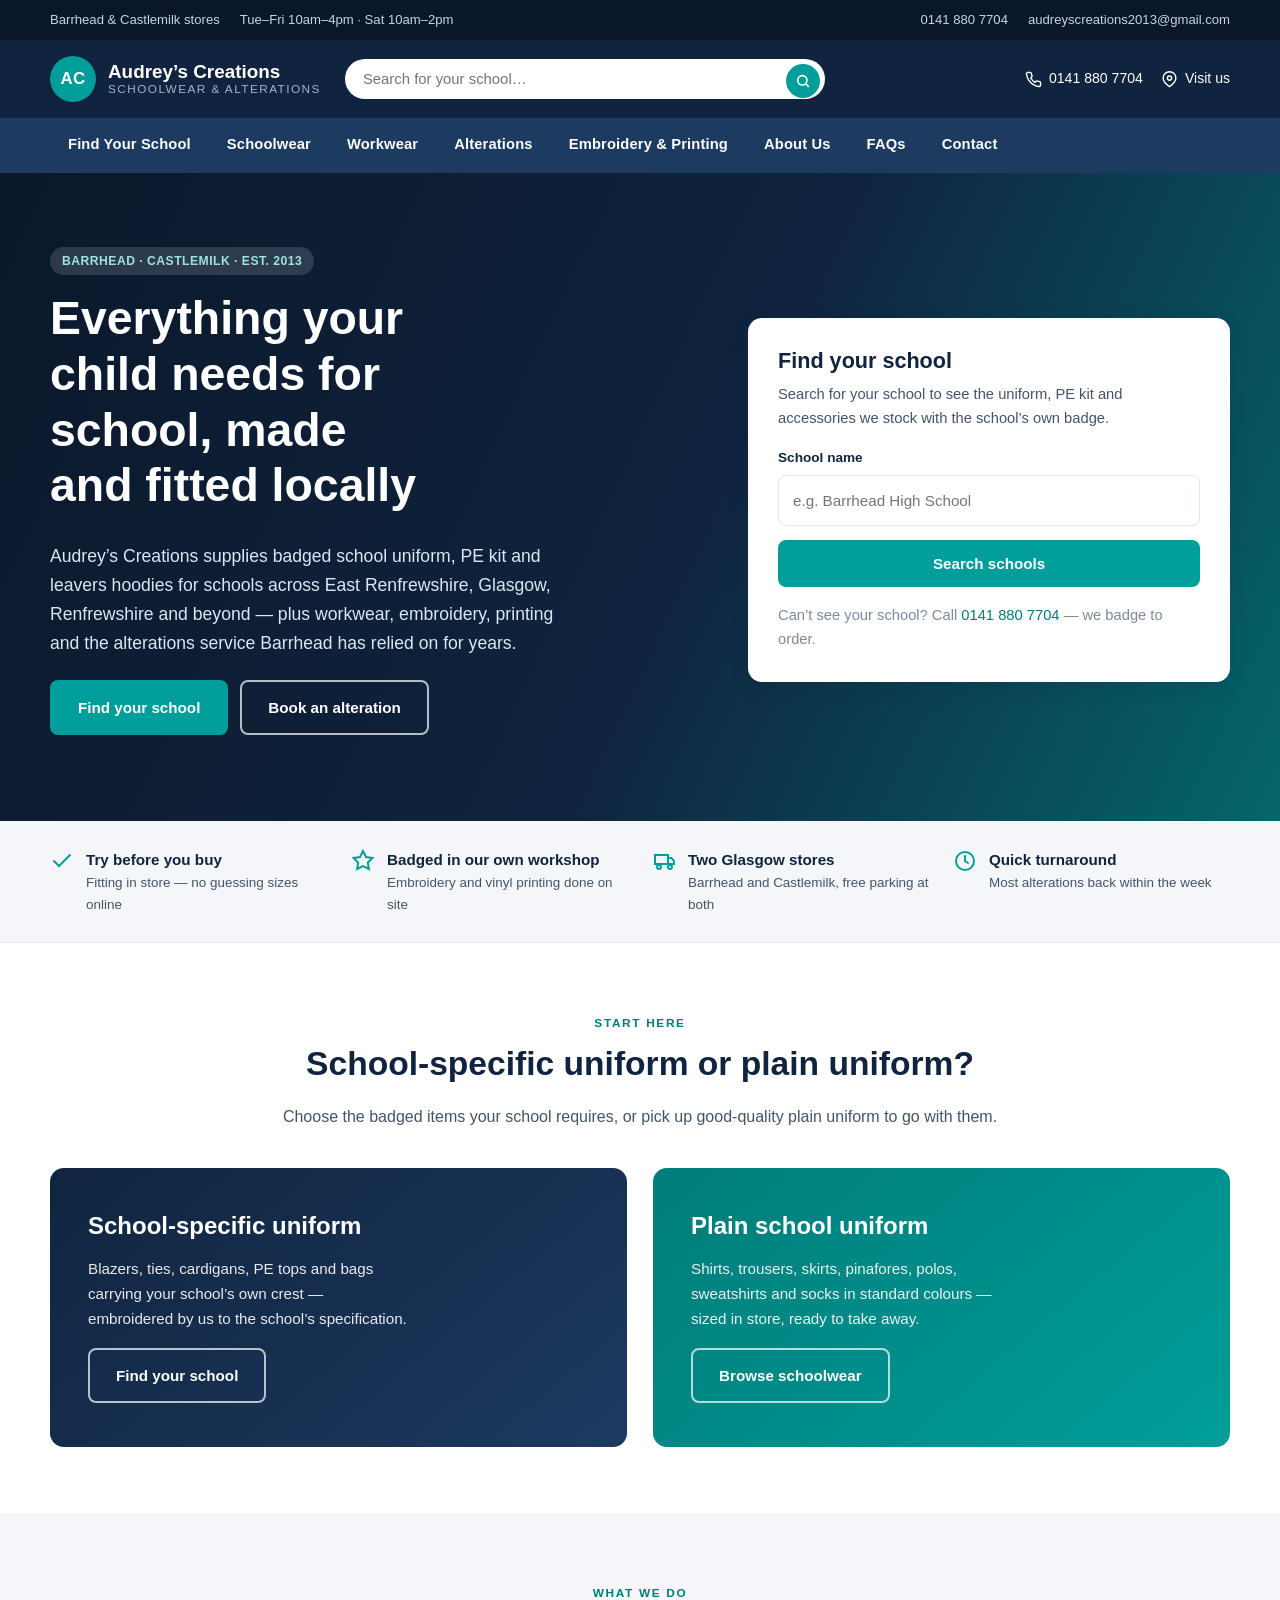
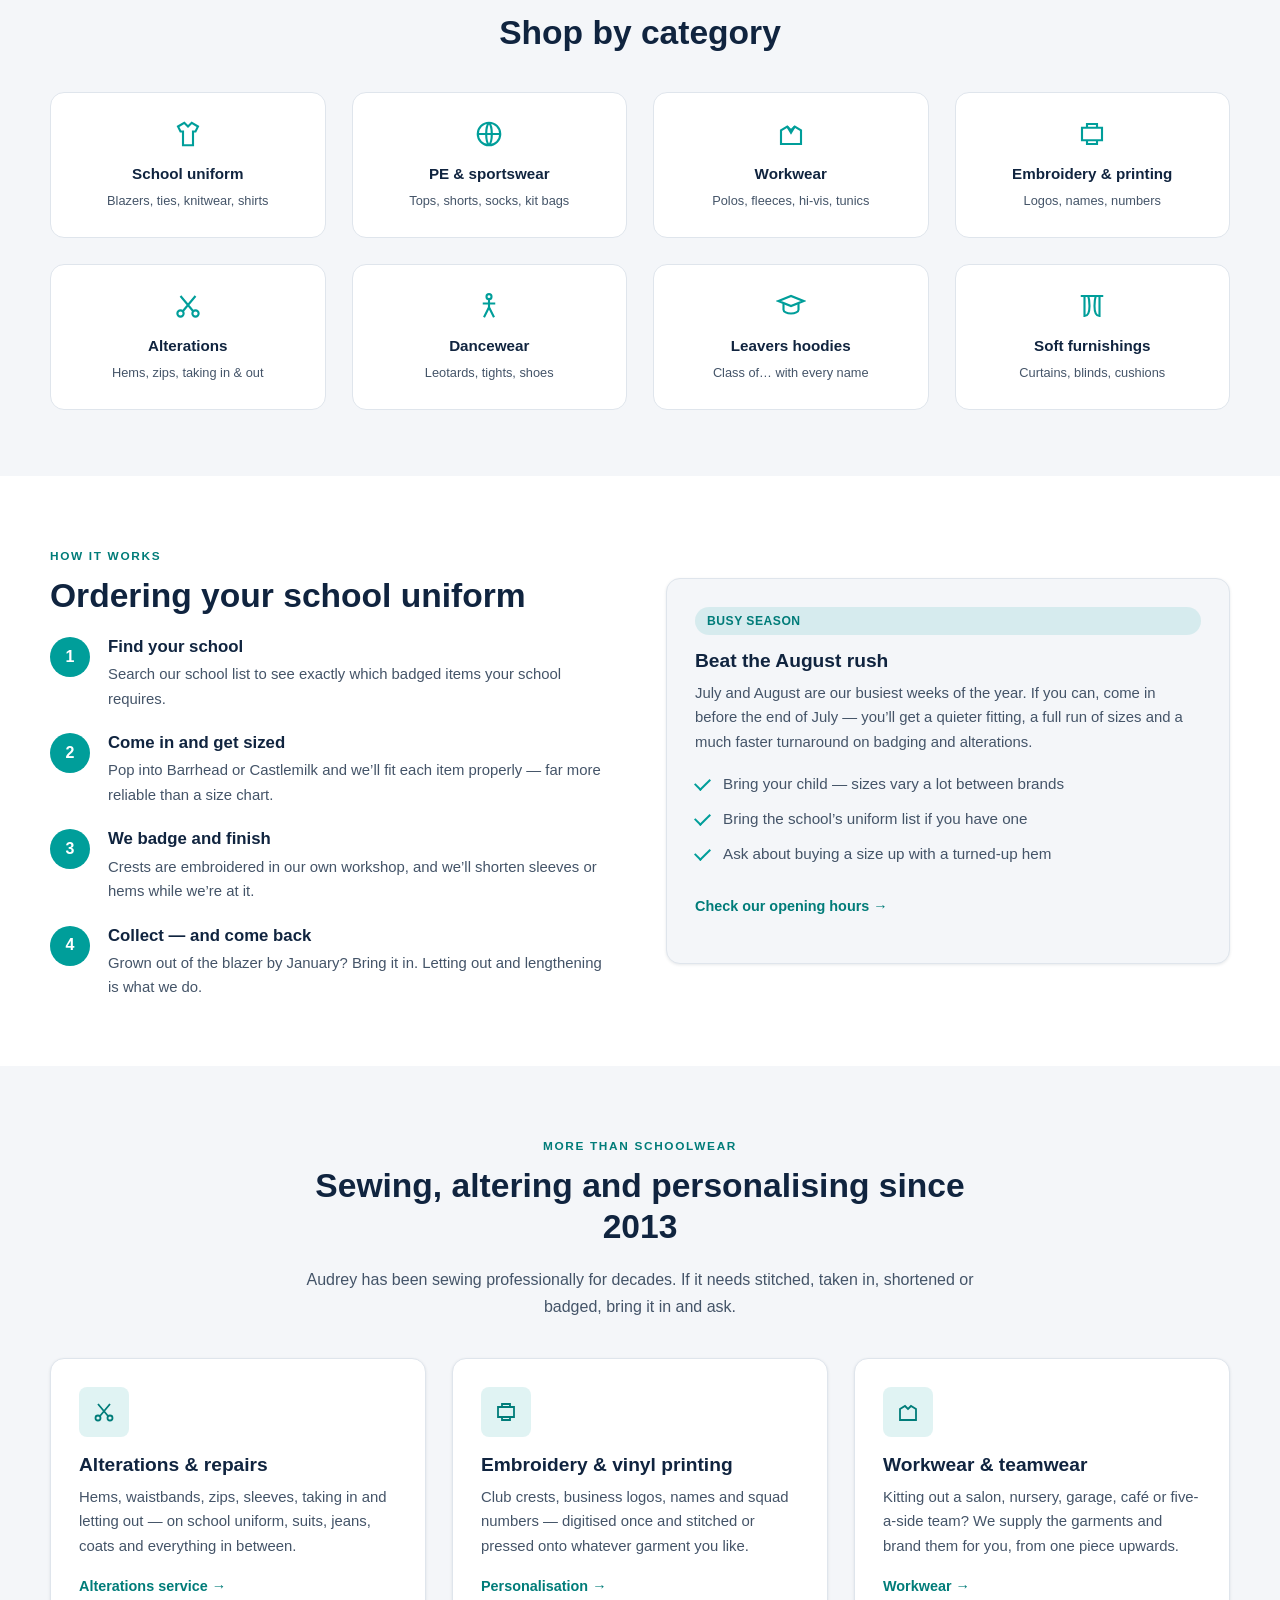
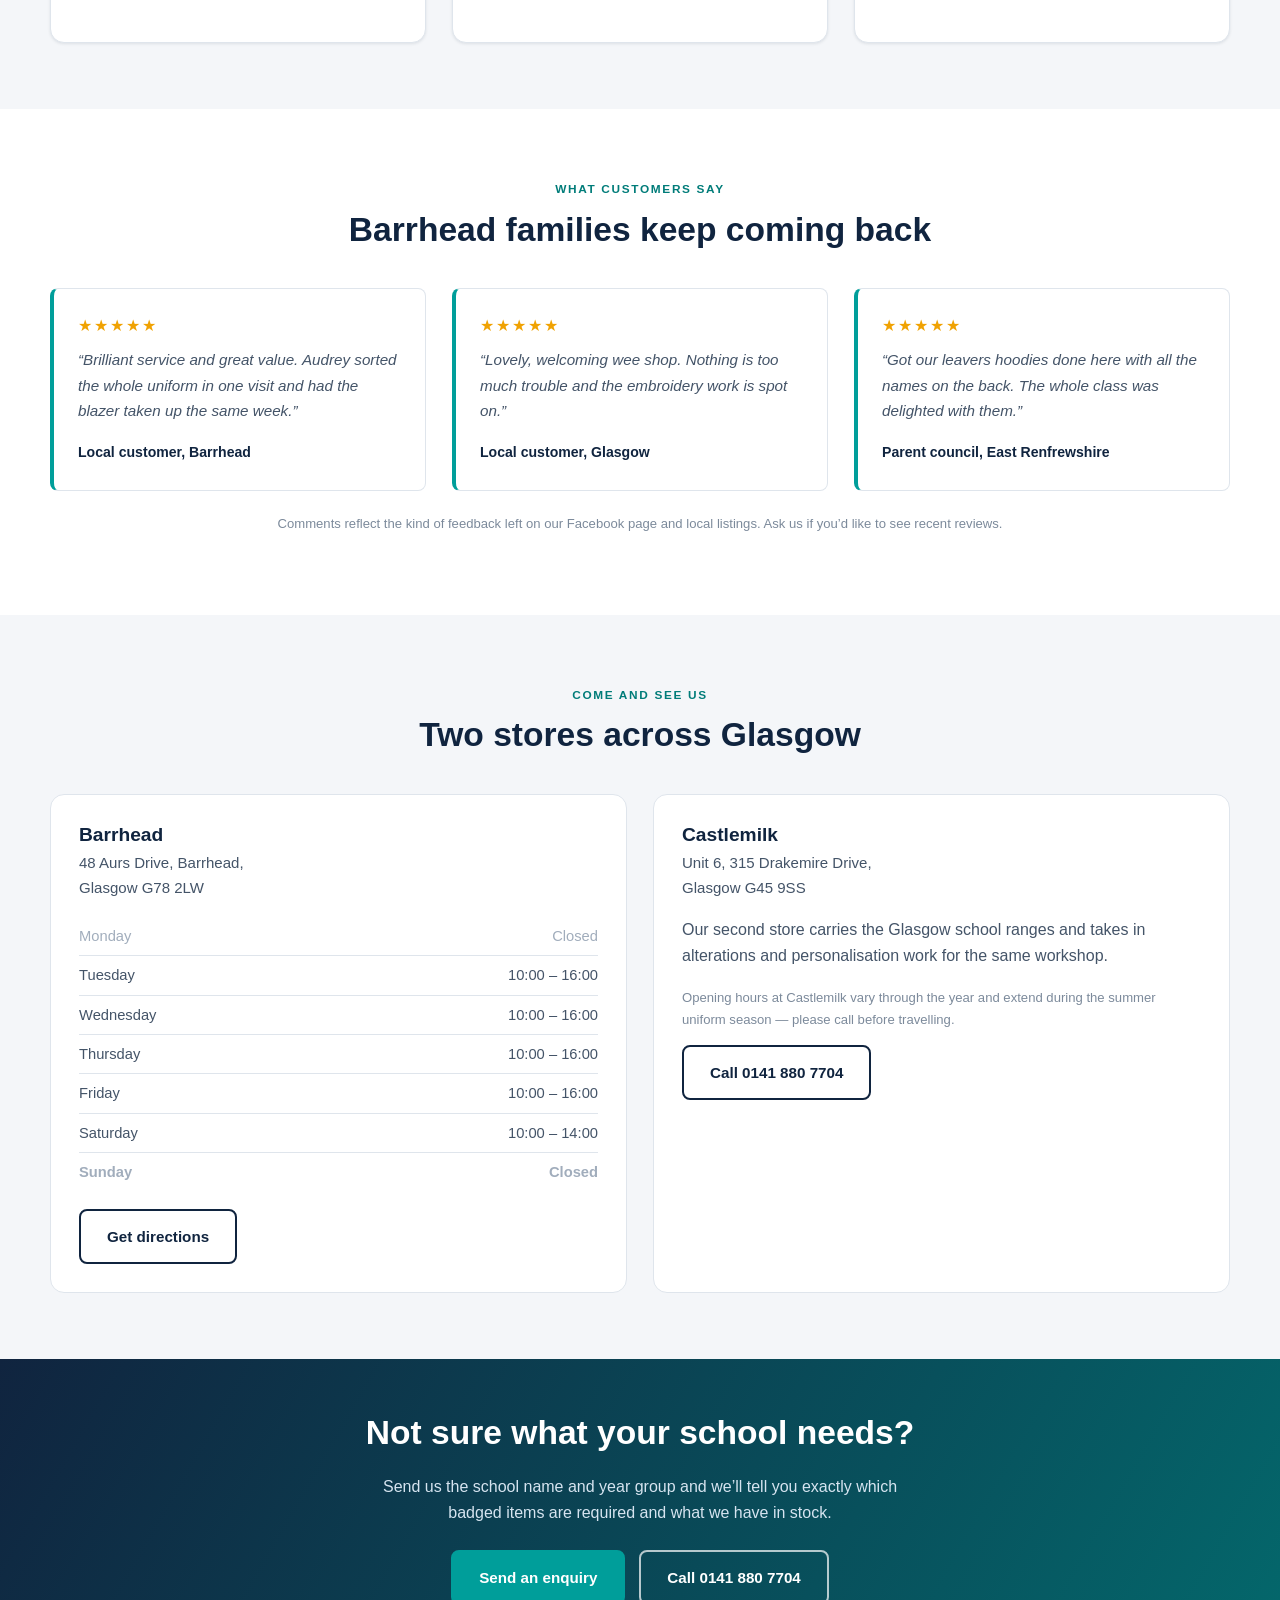
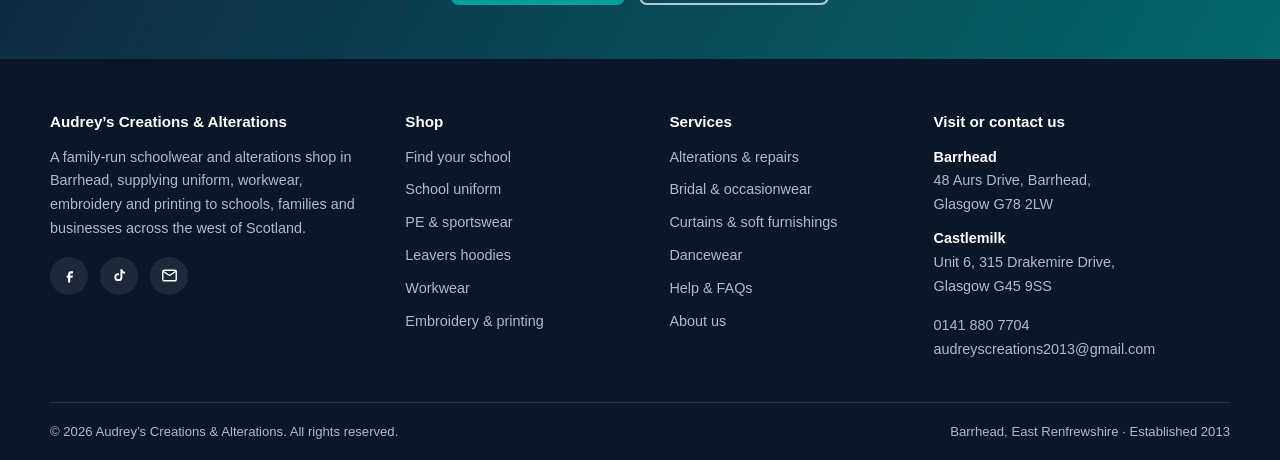
==== index.html @ e7a44d3f "Add Audrey's Creations schoolwear website Static site for Audrey's Creations & Alterations (A.C. Sch" ====
<!DOCTYPE html>
<html lang="en-GB">
<head>
<meta charset="utf-8">
<meta name="viewport" content="width=device-width, initial-scale=1">
<title>Audrey&rsquo;s Creations &amp; Alterations | Schoolwear, Workwear &amp; Alterations in Barrhead</title>
<meta name="description" content="Family-run schoolwear shop in Barrhead supplying school uniform, PE kit, workwear, embroidery, printing and expert alterations across East Renfrewshire, Glasgow and Renfrewshire.">
<meta name="theme-color" content="#10243f">
<meta property="og:title" content="Audrey&rsquo;s Creations &amp; Alterations | Schoolwear, Workwear &amp; Alterations in Barrhead">
<meta property="og:description" content="Family-run schoolwear shop in Barrhead supplying school uniform, PE kit, workwear, embroidery, printing and expert alterations across East Renfrewshire, Glasgow and Renfrewshire.">
<meta property="og:type" content="website">
<meta property="og:site_name" content="Audrey's Creations &amp; Alterations">
<link rel="icon" href="data:image/svg+xml,<svg xmlns='http://www.w3.org/2000/svg' viewBox='0 0 32 32'><rect width='32' height='32' rx='6' fill='%2310243f'/><text x='16' y='22' font-family='Arial' font-size='15' font-weight='bold' fill='%23009e9a' text-anchor='middle'>AC</text></svg>">
<link rel="stylesheet" href="assets/css/styles.css">
<script type="application/ld+json">
{
  "@context": "https://schema.org",
  "@type": "ClothingStore",
  "name": "Audrey's Creations & Alterations",
  "alternateName": "A.C. Schoolwear",
  "description": "Family-run schoolwear, workwear, embroidery and alterations shop in Barrhead, East Renfrewshire.",
  "telephone": "+441418807704",
  "email": "audreyscreations2013@gmail.com",
  "address": {
    "@type": "PostalAddress",
    "streetAddress": "48 Aurs Drive",
    "addressLocality": "Barrhead",
    "addressRegion": "East Renfrewshire",
    "postalCode": "G78 2LW",
    "addressCountry": "GB"
  },
  "areaServed": ["Barrhead", "East Renfrewshire", "Glasgow", "Renfrewshire"],
  "openingHoursSpecification": [
    { "@type": "OpeningHoursSpecification", "dayOfWeek": ["Tuesday","Wednesday","Thursday","Friday"], "opens": "10:00", "closes": "16:00" },
    { "@type": "OpeningHoursSpecification", "dayOfWeek": "Saturday", "opens": "10:00", "closes": "14:00" }
  ],
  "sameAs": [
    "https://www.facebook.com/Audscreations/",
    "https://www.tiktok.com/@acschoolwear"
  ],
  "makesOffer": [
    { "@type": "Offer", "itemOffered": { "@type": "Service", "name": "School uniform supply and badging" } },
    { "@type": "Offer", "itemOffered": { "@type": "Service", "name": "Clothing alterations and repairs" } },
    { "@type": "Offer", "itemOffered": { "@type": "Service", "name": "Embroidery and vinyl printing" } },
    { "@type": "Offer", "itemOffered": { "@type": "Service", "name": "Branded workwear" } }
  ]
}
</script>
</head>
<body>
<a class="skip-link" href="#main">Skip to main content</a>
<div class="utility">
  <div class="wrap">
    <div class="utility-list">
      <span>Barrhead &amp; Castlemilk stores</span>
      <span>Tue&ndash;Fri 10am&ndash;4pm &middot; Sat 10am&ndash;2pm</span>
    </div>
    <div class="utility-list">
      <a href="tel:+441418807704">0141 880 7704</a>
      <a href="mailto:audreyscreations2013@gmail.com">audreyscreations2013@gmail.com</a>
    </div>
  </div>
</div>

<header class="site-header">
  <div class="wrap header-main">
    <a class="brand" href="index.html">
      <span class="brand-mark" aria-hidden="true">AC</span>
      <span class="brand-text">
        <span class="brand-name">Audrey&rsquo;s Creations</span>
        <span class="brand-sub">Schoolwear &amp; Alterations</span>
      </span>
    </a>

    <form class="header-search" role="search" data-finder="schools.html" action="schools.html">
      <label class="skip-link" for="header-school">Search for your school</label>
      <input id="header-school" name="school" type="search" placeholder="Search for your school&hellip;" autocomplete="off">
      <button type="submit" aria-label="Search schools">
        <svg width="16" height="16" viewBox="0 0 24 24" fill="none" stroke="currentColor" stroke-width="2.4" stroke-linecap="round"><circle cx="11" cy="11" r="7"/><path d="M20 20l-3.5-3.5"/></svg>
      </button>
    </form>

    <div class="header-actions">
      <a href="tel:+441418807704">
        <svg width="17" height="17" viewBox="0 0 24 24" fill="none" stroke="currentColor" stroke-width="2" stroke-linecap="round"><path d="M22 16.9v3a2 2 0 0 1-2.2 2 19.8 19.8 0 0 1-8.6-3.1 19.5 19.5 0 0 1-6-6A19.8 19.8 0 0 1 2.1 4.2 2 2 0 0 1 4.1 2h3a2 2 0 0 1 2 1.7c.1 1 .4 1.9.7 2.8a2 2 0 0 1-.5 2.1L8.1 9.9a16 16 0 0 0 6 6l1.3-1.2a2 2 0 0 1 2.1-.5c.9.3 1.8.6 2.8.7a2 2 0 0 1 1.7 2z"/></svg>
        <span class="label">0141 880 7704</span>
      </a>
      <a href="contact.html">
        <svg width="17" height="17" viewBox="0 0 24 24" fill="none" stroke="currentColor" stroke-width="2" stroke-linecap="round"><path d="M21 10c0 6-9 12-9 12S3 16 3 10a9 9 0 0 1 18 0z"/><circle cx="12" cy="10" r="3"/></svg>
        <span class="label">Visit us</span>
      </a>
      <button class="nav-toggle" type="button" aria-expanded="false" aria-controls="primary-nav">Menu</button>
    </div>
  </div>

  <nav class="site-nav" id="primary-nav" aria-label="Primary">
    <div class="wrap">
      <ul>
        <li><a href="schools.html">Find Your School</a></li>
        <li><a href="schoolwear.html">Schoolwear</a></li>
        <li><a href="workwear.html">Workwear</a></li>
        <li><a href="alterations.html">Alterations</a></li>
        <li><a href="embroidery-printing.html">Embroidery & Printing</a></li>
        <li><a href="about.html">About Us</a></li>
        <li><a href="faqs.html">FAQs</a></li>
        <li><a href="contact.html">Contact</a></li>
      </ul>
    </div>
  </nav>
</header>
<main id="main">

<section class="hero">
  <div class="wrap hero-grid">
    <div>
      <span class="badge" style="background:rgba(255,255,255,.14);color:#9fe3e1">Barrhead &middot; Castlemilk &middot; Est. 2013</span>
      <h1 style="margin-top:16px">Everything your child needs for school, made and fitted locally</h1>
      <p class="lede">Audrey&rsquo;s Creations supplies badged school uniform, PE kit and leavers hoodies for schools across East Renfrewshire, Glasgow, Renfrewshire and beyond &mdash; plus workwear, embroidery, printing and the alterations service Barrhead has relied on for years.</p>
      <p class="btn-row" style="margin-top:22px">
        <a class="btn btn-primary" href="schools.html">Find your school</a>
        <a class="btn btn-ghost" href="alterations.html">Book an alteration</a>
      </p>
    </div>

    <div class="finder-card">
      <h2>Find your school</h2>
      <p>Search for your school to see the uniform, PE kit and accessories we stock with the school&rsquo;s own badge.</p>
      <form data-finder="schools.html" action="schools.html">
        <label for="hero-school">School name</label>
        <input class="field" id="hero-school" name="school" type="search" placeholder="e.g. Barrhead High School" autocomplete="off">
        <button class="btn btn-primary" type="submit" style="width:100%;margin-top:14px">Search schools</button>
      </form>
      <p class="form-note" style="margin:16px 0 0">Can&rsquo;t see your school? Call <a href="tel:+441418807704">0141 880 7704</a> &mdash; we badge to order.</p>
    </div>
  </div>
</section>

<section class="usp">
  <div class="wrap usp-grid">
    <div class="usp-item">
      <span class="ico" aria-hidden="true"><svg width="24" height="24" viewBox="0 0 24 24" fill="none" stroke="currentColor" stroke-width="2" stroke-linecap="round"><path d="M20 6L9 17l-5-5"/></svg></span>
      <span><strong>Try before you buy</strong><span>Fitting in store &mdash; no guessing sizes online</span></span>
    </div>
    <div class="usp-item">
      <span class="ico" aria-hidden="true"><svg width="24" height="24" viewBox="0 0 24 24" fill="none" stroke="currentColor" stroke-width="2" stroke-linecap="round"><path d="M12 2l3 6 6.5 1-4.7 4.6 1.1 6.4L12 17l-5.9 3 1.1-6.4L2.5 9 9 8z"/></svg></span>
      <span><strong>Badged in our own workshop</strong><span>Embroidery and vinyl printing done on site</span></span>
    </div>
    <div class="usp-item">
      <span class="ico" aria-hidden="true"><svg width="24" height="24" viewBox="0 0 24 24" fill="none" stroke="currentColor" stroke-width="2" stroke-linecap="round"><path d="M3 6h13v9H3z"/><path d="M16 9h3.5L22 12v3h-6z"/><circle cx="7" cy="18" r="2"/><circle cx="18" cy="18" r="2"/></svg></span>
      <span><strong>Two Glasgow stores</strong><span>Barrhead and Castlemilk, free parking at both</span></span>
    </div>
    <div class="usp-item">
      <span class="ico" aria-hidden="true"><svg width="24" height="24" viewBox="0 0 24 24" fill="none" stroke="currentColor" stroke-width="2" stroke-linecap="round"><circle cx="12" cy="12" r="9"/><path d="M12 7v5l3 2"/></svg></span>
      <span><strong>Quick turnaround</strong><span>Most alterations back within the week</span></span>
    </div>
  </div>
</section>

<section class="section">
  <div class="wrap">
    <div class="section-head center">
      <span class="eyebrow">Start here</span>
      <h2>School-specific uniform or plain uniform?</h2>
      <p>Choose the badged items your school requires, or pick up good-quality plain uniform to go with them.</p>
    </div>
    <div class="grid grid-2">
      <div class="split-card navy">
        <h3>School-specific uniform</h3>
        <p>Blazers, ties, cardigans, PE tops and bags carrying your school&rsquo;s own crest &mdash; embroidered by us to the school&rsquo;s specification.</p>
        <p style="margin:0"><a class="btn btn-ghost" href="schools.html">Find your school</a></p>
      </div>
      <div class="split-card teal">
        <h3>Plain school uniform</h3>
        <p>Shirts, trousers, skirts, pinafores, polos, sweatshirts and socks in standard colours &mdash; sized in store, ready to take away.</p>
        <p style="margin:0"><a class="btn btn-ghost" href="schoolwear.html">Browse schoolwear</a></p>
      </div>
    </div>
  </div>
</section>

<section class="section section-alt">
  <div class="wrap">
    <div class="section-head center">
      <span class="eyebrow">What we do</span>
      <h2>Shop by category</h2>
    </div>
    <div class="grid grid-4">
      <a class="tile" href="schoolwear.html">
        <span class="tile-ico" aria-hidden="true"><svg width="30" height="30" viewBox="0 0 24 24" fill="none" stroke="currentColor" stroke-width="1.7"><path d="M9 3l3 3 3-3 5 3-2 4h-2v11H8V10H6L4 6z"/></svg></span>
        School uniform<small>Blazers, ties, knitwear, shirts</small>
      </a>
      <a class="tile" href="schoolwear.html#pe">
        <span class="tile-ico" aria-hidden="true"><svg width="30" height="30" viewBox="0 0 24 24" fill="none" stroke="currentColor" stroke-width="1.7"><circle cx="12" cy="12" r="9"/><path d="M3 12h18M12 3c3 3 3 15 0 18M12 3c-3 3-3 15 0 18"/></svg></span>
        PE &amp; sportswear<small>Tops, shorts, socks, kit bags</small>
      </a>
      <a class="tile" href="workwear.html">
        <span class="tile-ico" aria-hidden="true"><svg width="30" height="30" viewBox="0 0 24 24" fill="none" stroke="currentColor" stroke-width="1.7"><path d="M4 20V9l5-3 3 3 3-3 5 3v11z"/><path d="M9 6l3 5 3-5"/></svg></span>
        Workwear<small>Polos, fleeces, hi-vis, tunics</small>
      </a>
      <a class="tile" href="embroidery-printing.html">
        <span class="tile-ico" aria-hidden="true"><svg width="30" height="30" viewBox="0 0 24 24" fill="none" stroke="currentColor" stroke-width="1.7"><path d="M4 7h16v10H4z"/><path d="M8 7V4h8v3M8 17v3h8v-3"/></svg></span>
        Embroidery &amp; printing<small>Logos, names, numbers</small>
      </a>
      <a class="tile" href="alterations.html">
        <span class="tile-ico" aria-hidden="true"><svg width="30" height="30" viewBox="0 0 24 24" fill="none" stroke="currentColor" stroke-width="1.7"><circle cx="6" cy="18" r="2.5"/><circle cx="18" cy="18" r="2.5"/><path d="M8 16L18 4M16 16L6 4"/></svg></span>
        Alterations<small>Hems, zips, taking in &amp; out</small>
      </a>
      <a class="tile" href="schoolwear.html#dancewear">
        <span class="tile-ico" aria-hidden="true"><svg width="30" height="30" viewBox="0 0 24 24" fill="none" stroke="currentColor" stroke-width="1.7"><circle cx="12" cy="4.5" r="2"/><path d="M12 7v6m0 0l-4 8m4-8l4 8M7 10h10"/></svg></span>
        Dancewear<small>Leotards, tights, shoes</small>
      </a>
      <a class="tile" href="schoolwear.html#leavers">
        <span class="tile-ico" aria-hidden="true"><svg width="30" height="30" viewBox="0 0 24 24" fill="none" stroke="currentColor" stroke-width="1.7"><path d="M2 8l10-4 10 4-10 4z"/><path d="M6 10v5c0 1.7 2.7 3 6 3s6-1.3 6-3v-5"/></svg></span>
        Leavers hoodies<small>Class of&hellip; with every name</small>
      </a>
      <a class="tile" href="alterations.html#curtains">
        <span class="tile-ico" aria-hidden="true"><svg width="30" height="30" viewBox="0 0 24 24" fill="none" stroke="currentColor" stroke-width="1.7"><path d="M3 4h18M6 4v16c3 0 4-3 4-8s-1-8-1-8M18 4v16c-3 0-4-3-4-8s1-8 1-8"/></svg></span>
        Soft furnishings<small>Curtains, blinds, cushions</small>
      </a>
    </div>
  </div>
</section>

<section class="section">
  <div class="wrap">
    <div class="grid grid-2" style="gap:52px;align-items:center">
      <div>
        <span class="eyebrow">How it works</span>
        <h2>Ordering your school uniform</h2>
        <div class="steps">
          <div class="step">
            <div><h3>Find your school</h3><p>Search our school list to see exactly which badged items your school requires.</p></div>
          </div>
          <div class="step">
            <div><h3>Come in and get sized</h3><p>Pop into Barrhead or Castlemilk and we&rsquo;ll fit each item properly &mdash; far more reliable than a size chart.</p></div>
          </div>
          <div class="step">
            <div><h3>We badge and finish</h3><p>Crests are embroidered in our own workshop, and we&rsquo;ll shorten sleeves or hems while we&rsquo;re at it.</p></div>
          </div>
          <div class="step">
            <div><h3>Collect &mdash; and come back</h3><p>Grown out of the blazer by January? Bring it in. Letting out and lengthening is what we do.</p></div>
          </div>
        </div>
      </div>
      <div>
        <div class="card" style="background:var(--wash)">
          <span class="badge">Busy season</span>
          <h3 style="margin-top:14px">Beat the August rush</h3>
          <p>July and August are our busiest weeks of the year. If you can, come in before the end of July &mdash; you&rsquo;ll get a quieter fitting, a full run of sizes and a much faster turnaround on badging and alterations.</p>
          <ul class="list-check">
            <li>Bring your child &mdash; sizes vary a lot between brands</li>
            <li>Bring the school&rsquo;s uniform list if you have one</li>
            <li>Ask about buying a size up with a turned-up hem</li>
          </ul>
          <p class="card-link"><a href="contact.html">Check our opening hours &rarr;</a></p>
        </div>
      </div>
    </div>
  </div>
</section>

<section class="section section-alt">
  <div class="wrap">
    <div class="section-head center">
      <span class="eyebrow">More than schoolwear</span>
      <h2>Sewing, altering and personalising since 2013</h2>
      <p>Audrey has been sewing professionally for decades. If it needs stitched, taken in, shortened or badged, bring it in and ask.</p>
    </div>
    <div class="grid grid-3">
      <div class="card">
        <span class="card-icon" aria-hidden="true"><svg width="24" height="24" viewBox="0 0 24 24" fill="none" stroke="currentColor" stroke-width="1.8"><circle cx="6" cy="18" r="2.5"/><circle cx="18" cy="18" r="2.5"/><path d="M8 16L18 4M16 16L6 4"/></svg></span>
        <h3>Alterations &amp; repairs</h3>
        <p>Hems, waistbands, zips, sleeves, taking in and letting out &mdash; on school uniform, suits, jeans, coats and everything in between.</p>
        <p class="card-link"><a href="alterations.html">Alterations service &rarr;</a></p>
      </div>
      <div class="card">
        <span class="card-icon" aria-hidden="true"><svg width="24" height="24" viewBox="0 0 24 24" fill="none" stroke="currentColor" stroke-width="1.8"><path d="M4 7h16v10H4z"/><path d="M8 7V4h8v3M8 17v3h8v-3"/></svg></span>
        <h3>Embroidery &amp; vinyl printing</h3>
        <p>Club crests, business logos, names and squad numbers &mdash; digitised once and stitched or pressed onto whatever garment you like.</p>
        <p class="card-link"><a href="embroidery-printing.html">Personalisation &rarr;</a></p>
      </div>
      <div class="card">
        <span class="card-icon" aria-hidden="true"><svg width="24" height="24" viewBox="0 0 24 24" fill="none" stroke="currentColor" stroke-width="1.8"><path d="M4 20V9l5-3 3 3 3-3 5 3v11z"/></svg></span>
        <h3>Workwear &amp; teamwear</h3>
        <p>Kitting out a salon, nursery, garage, café or five-a-side team? We supply the garments and brand them for you, from one piece upwards.</p>
        <p class="card-link"><a href="workwear.html">Workwear &rarr;</a></p>
      </div>
    </div>
  </div>
</section>

<section class="section">
  <div class="wrap">
    <div class="section-head center">
      <span class="eyebrow">What customers say</span>
      <h2>Barrhead families keep coming back</h2>
    </div>
    <div class="grid grid-3">
      <div class="quote">
        <div class="stars" aria-label="5 out of 5 stars">&#9733;&#9733;&#9733;&#9733;&#9733;</div>
        <p>&ldquo;Brilliant service and great value. Audrey sorted the whole uniform in one visit and had the blazer taken up the same week.&rdquo;</p>
        <cite>Local customer, Barrhead</cite>
      </div>
      <div class="quote">
        <div class="stars" aria-label="5 out of 5 stars">&#9733;&#9733;&#9733;&#9733;&#9733;</div>
        <p>&ldquo;Lovely, welcoming wee shop. Nothing is too much trouble and the embroidery work is spot on.&rdquo;</p>
        <cite>Local customer, Glasgow</cite>
      </div>
      <div class="quote">
        <div class="stars" aria-label="5 out of 5 stars">&#9733;&#9733;&#9733;&#9733;&#9733;</div>
        <p>&ldquo;Got our leavers hoodies done here with all the names on the back. The whole class was delighted with them.&rdquo;</p>
        <cite>Parent council, East Renfrewshire</cite>
      </div>
    </div>
    <p class="center form-note" style="margin-top:22px">Comments reflect the kind of feedback left on our Facebook page and local listings. Ask us if you&rsquo;d like to see recent reviews.</p>
  </div>
</section>

<section class="section section-alt">
  <div class="wrap">
    <div class="section-head center">
      <span class="eyebrow">Come and see us</span>
      <h2>Two stores across Glasgow</h2>
    </div>
    <div class="grid grid-2">
      <div class="store-card">
        <h3>Barrhead</h3>
        <address class="addr">48 Aurs Drive, Barrhead,<br>Glasgow G78 2LW</address>
        <ul class="hours">
          <li data-day="1"><span class="closed">Monday</span><span class="closed">Closed</span></li>
          <li data-day="2"><span>Tuesday</span><span>10:00 &ndash; 16:00</span></li>
          <li data-day="3"><span>Wednesday</span><span>10:00 &ndash; 16:00</span></li>
          <li data-day="4"><span>Thursday</span><span>10:00 &ndash; 16:00</span></li>
          <li data-day="5"><span>Friday</span><span>10:00 &ndash; 16:00</span></li>
          <li data-day="6"><span>Saturday</span><span>10:00 &ndash; 14:00</span></li>
          <li data-day="0"><span class="closed">Sunday</span><span class="closed">Closed</span></li>
        </ul>
        <a class="btn btn-outline" href="https://maps.google.com/?q=48+Aurs+Drive+Barrhead+G78+2LW" rel="noopener">Get directions</a>
      </div>
      <div class="store-card">
        <h3>Castlemilk</h3>
        <address class="addr">Unit 6, 315 Drakemire Drive,<br>Glasgow G45 9SS</address>
        <p>Our second store carries the Glasgow school ranges and takes in alterations and personalisation work for the same workshop.</p>
        <p class="form-note">Opening hours at Castlemilk vary through the year and extend during the summer uniform season &mdash; please call before travelling.</p>
        <a class="btn btn-outline" href="tel:+441418807704">Call 0141 880 7704</a>
      </div>
    </div>
  </div>
</section>

<section class="cta-band">
  <div class="wrap">
    <h2>Not sure what your school needs?</h2>
    <p>Send us the school name and year group and we&rsquo;ll tell you exactly which badged items are required and what we have in stock.</p>
    <div class="cta-actions">
      <a class="btn btn-primary" href="contact.html">Send an enquiry</a>
      <a class="btn btn-ghost" href="tel:+441418807704">Call 0141 880 7704</a>
    </div>
  </div>
</section>
</main>

<footer class="site-footer">
  <div class="wrap">
    <div class="footer-grid">
      <div>
        <h4>Audrey&rsquo;s Creations &amp; Alterations</h4>
        <p>A family-run schoolwear and alterations shop in Barrhead, supplying uniform, workwear, embroidery and printing to schools, families and businesses across the west of Scotland.</p>
        <div class="social">
          <a href="https://www.facebook.com/Audscreations/" aria-label="Audrey's Creations on Facebook" rel="noopener">
            <svg width="17" height="17" viewBox="0 0 24 24" fill="currentColor"><path d="M14 9h3V6h-3c-2.2 0-4 1.8-4 4v2H8v3h2v7h3v-7h3l1-3h-4v-2c0-.6.4-1 1-1z"/></svg>
          </a>
          <a href="https://www.tiktok.com/@acschoolwear" aria-label="A.C. Schoolwear on TikTok" rel="noopener">
            <svg width="17" height="17" viewBox="0 0 24 24" fill="currentColor"><path d="M16 3c.4 2.1 1.7 3.6 3.9 3.8v2.7c-1.4.1-2.7-.3-3.9-1.1v5.9a5.6 5.6 0 1 1-5.6-5.6c.3 0 .6 0 .9.1v2.8a2.9 2.9 0 1 0 2 2.7V3H16z"/></svg>
          </a>
          <a href="mailto:audreyscreations2013@gmail.com" aria-label="Email Audrey's Creations">
            <svg width="17" height="17" viewBox="0 0 24 24" fill="none" stroke="currentColor" stroke-width="2"><rect x="2.5" y="4.5" width="19" height="15" rx="2"/><path d="M3 6l9 6 9-6"/></svg>
          </a>
        </div>
      </div>

      <div>
        <h4>Shop</h4>
        <ul>
          <li><a href="schools.html">Find your school</a></li>
          <li><a href="schoolwear.html">School uniform</a></li>
          <li><a href="schoolwear.html#pe">PE &amp; sportswear</a></li>
          <li><a href="schoolwear.html#leavers">Leavers hoodies</a></li>
          <li><a href="workwear.html">Workwear</a></li>
          <li><a href="embroidery-printing.html">Embroidery &amp; printing</a></li>
        </ul>
      </div>

      <div>
        <h4>Services</h4>
        <ul>
          <li><a href="alterations.html">Alterations &amp; repairs</a></li>
          <li><a href="alterations.html#bridal">Bridal &amp; occasionwear</a></li>
          <li><a href="alterations.html#curtains">Curtains &amp; soft furnishings</a></li>
          <li><a href="schoolwear.html#dancewear">Dancewear</a></li>
          <li><a href="faqs.html">Help &amp; FAQs</a></li>
          <li><a href="about.html">About us</a></li>
        </ul>
      </div>

      <div>
        <h4>Visit or contact us</h4>
        <p class="mb-0"><strong style="color:#fff">Barrhead</strong><br>
        48 Aurs Drive, Barrhead,<br>Glasgow G78 2LW</p>
        <p style="margin-top:10px"><strong style="color:#fff">Castlemilk</strong><br>
        Unit 6, 315 Drakemire Drive,<br>Glasgow G45 9SS</p>
        <p class="mb-0">
          <a href="tel:+441418807704">0141 880 7704</a><br>
          <a href="mailto:audreyscreations2013@gmail.com">audreyscreations2013@gmail.com</a>
        </p>
      </div>
    </div>

    <div class="footer-bottom">
      <span>&copy; <span data-year>2026</span> Audrey&rsquo;s Creations &amp; Alterations. All rights reserved.</span>
      <span>Barrhead, East Renfrewshire &middot; Established 2013</span>
    </div>
  </div>
</footer>

<script src="assets/js/main.js"></script>
</body>
</html>
---- assets/css/styles.css ----
/* =========================================================
   Audrey's Creations / A.C. Schoolwear
   Global stylesheet
   ========================================================= */

:root {
  --navy:        #10243f;
  --navy-dark:   #0a1729;
  --navy-light:  #1d3a61;
  --teal:        #009e9a;
  --teal-dark:   #007c79;
  --gold:        #f0a202;
  --ink:         #16202e;
  --body:        #445468;
  --line:        #dfe5ec;
  --wash:        #f4f6f9;
  --white:       #ffffff;
  --radius:      8px;
  --radius-lg:   14px;
  --shadow-sm:   0 1px 3px rgba(16, 36, 63, .10);
  --shadow-md:   0 6px 20px rgba(16, 36, 63, .12);
  --wrap:        1220px;
  --font:        "Segoe UI", -apple-system, BlinkMacSystemFont, Roboto, "Helvetica Neue", Arial, sans-serif;
}

*, *::before, *::after { box-sizing: border-box; }

html { scroll-behavior: smooth; }

body {
  margin: 0;
  font-family: var(--font);
  font-size: 16px;
  line-height: 1.65;
  color: var(--body);
  background: var(--white);
  -webkit-font-smoothing: antialiased;
}

img { max-width: 100%; display: block; }

a { color: var(--teal-dark); text-decoration: none; }
a:hover { text-decoration: underline; }

h1, h2, h3, h4 {
  font-family: var(--font);
  color: var(--navy);
  line-height: 1.2;
  margin: 0 0 .6em;
  font-weight: 700;
}

h1 { font-size: clamp(1.9rem, 4vw, 2.9rem); }
h2 { font-size: clamp(1.5rem, 3vw, 2.1rem); }
h3 { font-size: 1.2rem; }

p { margin: 0 0 1.1em; }

.wrap {
  width: 100%;
  max-width: var(--wrap);
  margin-inline: auto;
  padding-inline: 20px;
}

.narrow { max-width: 820px; }

/* ---------- Utility bar ---------- */

.utility {
  background: var(--navy-dark);
  color: #c8d4e4;
  font-size: .82rem;
}
.utility .wrap {
  display: flex;
  flex-wrap: wrap;
  gap: 6px 22px;
  align-items: center;
  justify-content: space-between;
  min-height: 40px;
  padding-block: 6px;
}
.utility a { color: #c8d4e4; }
.utility a:hover { color: var(--white); }
.utility-list { display: flex; flex-wrap: wrap; gap: 6px 20px; }

/* ---------- Header ---------- */

.site-header {
  background: var(--navy);
  color: var(--white);
  position: sticky;
  top: 0;
  z-index: 60;
}

.header-main {
  display: flex;
  align-items: center;
  gap: 24px;
  padding-block: 16px;
}

.brand { display: flex; align-items: center; gap: 12px; flex: none; }
.brand:hover { text-decoration: none; }
.brand-mark {
  width: 46px; height: 46px;
  border-radius: 50%;
  background: var(--teal);
  color: var(--white);
  display: grid; place-items: center;
  font-weight: 700; font-size: 1.05rem; letter-spacing: .5px;
  flex: none;
}
.brand-text { display: flex; flex-direction: column; line-height: 1.15; }
.brand-name { color: var(--white); font-weight: 700; font-size: 1.18rem; }
.brand-sub  { color: #9db4d1; font-size: .74rem; text-transform: uppercase; letter-spacing: .12em; }

/* header school search */
.header-search { flex: 1 1 auto; max-width: 480px; position: relative; }
.header-search input {
  width: 100%;
  border: 0;
  border-radius: 999px;
  padding: 12px 46px 12px 18px;
  font-size: .93rem;
  font-family: inherit;
  color: var(--ink);
}
.header-search button {
  position: absolute; right: 5px; top: 5px;
  width: 34px; height: 34px;
  border: 0; border-radius: 50%;
  background: var(--teal);
  color: var(--white);
  cursor: pointer;
  display: grid; place-items: center;
}
.header-search button:hover { background: var(--teal-dark); }

.header-actions { display: flex; align-items: center; gap: 18px; margin-left: auto; }
.header-actions a { color: var(--white); font-size: .88rem; display: flex; align-items: center; gap: 7px; }
.header-actions a:hover { color: #9fe3e1; text-decoration: none; }

.nav-toggle {
  display: none;
  background: transparent;
  border: 1px solid rgba(255,255,255,.35);
  color: var(--white);
  border-radius: var(--radius);
  padding: 9px 12px;
  font: inherit; font-size: .85rem;
  cursor: pointer;
}

/* ---------- Primary nav ---------- */

.site-nav { background: var(--navy-light); }
.site-nav ul {
  list-style: none; margin: 0; padding: 0;
  display: flex; flex-wrap: wrap;
}
.site-nav a {
  display: block;
  color: var(--white);
  padding: 14px 18px;
  font-size: .92rem;
  font-weight: 600;
  letter-spacing: .01em;
  border-bottom: 3px solid transparent;
}
.site-nav a:hover { background: rgba(255,255,255,.08); text-decoration: none; }
.site-nav a[aria-current="page"] { border-bottom-color: var(--teal); }

/* ---------- Buttons ---------- */

.btn {
  display: inline-block;
  border: 2px solid transparent;
  border-radius: var(--radius);
  padding: 13px 26px;
  font-size: .95rem;
  font-weight: 700;
  font-family: inherit;
  cursor: pointer;
  text-align: center;
  transition: background .15s ease, color .15s ease, border-color .15s ease;
}
.btn:hover { text-decoration: none; }
.btn-primary { background: var(--teal); border-color: var(--teal); color: var(--white); }
.btn-primary:hover { background: var(--teal-dark); border-color: var(--teal-dark); color: var(--white); }
.btn-navy { background: var(--navy); border-color: var(--navy); color: var(--white); }
.btn-navy:hover { background: var(--navy-dark); color: var(--white); }
.btn-outline { background: transparent; border-color: var(--navy); color: var(--navy); }
.btn-outline:hover { background: var(--navy); color: var(--white); }
.btn-ghost { background: transparent; border-color: rgba(255,255,255,.7); color: var(--white); }
.btn-ghost:hover { background: var(--white); color: var(--navy); }

/* ---------- Hero ---------- */

.hero {
  background:
    linear-gradient(115deg, rgba(10,23,41,.94) 0%, rgba(16,36,63,.86) 55%, rgba(0,124,121,.75) 100%),
    var(--navy);
  color: var(--white);
  padding: 74px 0 68px;
}
.hero h1 { color: var(--white); max-width: 15ch; }
.hero p.lede { font-size: 1.1rem; color: #dbe6f2; max-width: 52ch; }
.hero-grid {
  display: grid;
  grid-template-columns: 1.15fr .85fr;
  gap: 46px;
  align-items: center;
}

/* school finder card */
.finder-card {
  background: var(--white);
  border-radius: var(--radius-lg);
  padding: 30px;
  box-shadow: var(--shadow-md);
  color: var(--body);
}
.finder-card h2 { font-size: 1.35rem; margin-bottom: .35em; }
.finder-card p { font-size: .92rem; }
.finder-card label { display: block; font-weight: 700; color: var(--navy); font-size: .85rem; margin-bottom: 6px; }
.field {
  width: 100%;
  border: 1px solid var(--line);
  border-radius: var(--radius);
  padding: 12px 14px;
  font: inherit;
  font-size: .95rem;
  color: var(--ink);
  background: var(--white);
}
.field:focus { outline: 2px solid var(--teal); outline-offset: 1px; border-color: var(--teal); }

/* ---------- USP strip ---------- */

.usp { background: var(--wash); border-bottom: 1px solid var(--line); }
.usp-grid {
  display: grid;
  grid-template-columns: repeat(4, 1fr);
  gap: 24px;
  padding-block: 26px;
}
.usp-item { display: flex; gap: 12px; align-items: flex-start; }
.usp-item .ico { color: var(--teal); flex: none; margin-top: 2px; }
.usp-item strong { display: block; color: var(--navy); font-size: .95rem; }
.usp-item span { font-size: .84rem; }

/* ---------- Sections ---------- */

.section { padding: 66px 0; }
.section-alt { background: var(--wash); }
.section-navy { background: var(--navy); color: #d7e2ef; }
.section-navy h2, .section-navy h3 { color: var(--white); }

.section-head { max-width: 720px; margin-bottom: 38px; }
.section-head.center { margin-inline: auto; text-align: center; }
.eyebrow {
  display: inline-block;
  text-transform: uppercase;
  letter-spacing: .14em;
  font-size: .74rem;
  font-weight: 700;
  color: var(--teal-dark);
  margin-bottom: 10px;
}
.section-navy .eyebrow { color: #62d6d3; }

/* ---------- Cards / grids ---------- */

.grid { display: grid; gap: 26px; }
.grid-2 { grid-template-columns: repeat(2, 1fr); }
.grid-3 { grid-template-columns: repeat(3, 1fr); }
.grid-4 { grid-template-columns: repeat(4, 1fr); }

.card {
  background: var(--white);
  border: 1px solid var(--line);
  border-radius: var(--radius-lg);
  padding: 28px;
  box-shadow: var(--shadow-sm);
  display: flex;
  flex-direction: column;
}
.card h3 { margin-bottom: .45em; }
.card p { font-size: .93rem; }
.card .card-link { margin-top: auto; font-weight: 700; font-size: .9rem; }
.card-icon {
  width: 50px; height: 50px;
  border-radius: var(--radius);
  background: rgba(0,158,154,.12);
  color: var(--teal-dark);
  display: grid; place-items: center;
  margin-bottom: 16px;
}

/* big split feature cards (school specific vs plain) */
.split-card {
  position: relative;
  border-radius: var(--radius-lg);
  overflow: hidden;
  padding: 44px 38px;
  color: var(--white);
  min-height: 260px;
  display: flex; flex-direction: column; justify-content: flex-end;
}
.split-card.navy { background: linear-gradient(140deg, var(--navy) 0%, var(--navy-light) 100%); }
.split-card.teal { background: linear-gradient(140deg, var(--teal-dark) 0%, var(--teal) 100%); }
.split-card h3 { color: var(--white); font-size: 1.5rem; }
.split-card p { color: rgba(255,255,255,.9); font-size: .95rem; max-width: 38ch; }

/* category tiles */
.tile {
  display: block;
  border: 1px solid var(--line);
  border-radius: var(--radius-lg);
  background: var(--white);
  padding: 26px 20px;
  text-align: center;
  color: var(--navy);
  font-weight: 700;
  font-size: .95rem;
  transition: border-color .15s ease, transform .15s ease, box-shadow .15s ease;
}
.tile:hover {
  text-decoration: none;
  border-color: var(--teal);
  transform: translateY(-2px);
  box-shadow: var(--shadow-md);
}
.tile .tile-ico { color: var(--teal); margin-bottom: 12px; display: flex; justify-content: center; }
.tile small { display: block; font-weight: 400; color: var(--body); font-size: .8rem; margin-top: 4px; }

/* ---------- School finder page ---------- */

.school-toolbar {
  display: flex; flex-wrap: wrap; gap: 14px; align-items: flex-end;
  background: var(--wash);
  border: 1px solid var(--line);
  border-radius: var(--radius-lg);
  padding: 22px;
  margin-bottom: 30px;
}
.school-toolbar .fieldset { flex: 1 1 220px; }
.school-toolbar label { display: block; font-weight: 700; font-size: .82rem; color: var(--navy); margin-bottom: 6px; }

.school-group { margin-bottom: 38px; }
.school-group h3 {
  border-bottom: 2px solid var(--teal);
  padding-bottom: 8px;
  margin-bottom: 18px;
  display: flex; justify-content: space-between; align-items: baseline; gap: 12px;
}
.school-group h3 span { font-size: .8rem; font-weight: 400; color: var(--body); }
.school-list { list-style: none; margin: 0; padding: 0; display: grid; grid-template-columns: repeat(3, 1fr); gap: 10px 22px; }
.school-list li a {
  display: flex; align-items: center; gap: 8px;
  padding: 9px 12px;
  border: 1px solid var(--line);
  border-radius: var(--radius);
  background: var(--white);
  color: var(--navy);
  font-size: .9rem;
}
.school-list li a:hover { border-color: var(--teal); background: rgba(0,158,154,.06); text-decoration: none; }
.no-results {
  padding: 26px;
  border: 1px dashed var(--line);
  border-radius: var(--radius-lg);
  text-align: center;
  background: var(--wash);
}

/* ---------- Product / price table ---------- */

.table-wrap { overflow-x: auto; border: 1px solid var(--line); border-radius: var(--radius-lg); }
table { width: 100%; border-collapse: collapse; font-size: .92rem; min-width: 520px; }
thead th {
  background: var(--navy);
  color: var(--white);
  text-align: left;
  padding: 13px 16px;
  font-size: .85rem;
  letter-spacing: .02em;
}
tbody td { padding: 12px 16px; border-top: 1px solid var(--line); }
tbody tr:nth-child(even) { background: var(--wash); }

/* ---------- Steps ---------- */

.steps { counter-reset: step; display: grid; gap: 22px; }
.step { display: flex; gap: 18px; align-items: flex-start; }
.step::before {
  counter-increment: step;
  content: counter(step);
  flex: none;
  width: 40px; height: 40px;
  border-radius: 50%;
  background: var(--teal);
  color: var(--white);
  display: grid; place-items: center;
  font-weight: 700;
}
.step h3 { font-size: 1.05rem; margin-bottom: .3em; }
.step p { font-size: .93rem; margin: 0; }

/* ---------- Accordion (FAQs) ---------- */

.accordion { border: 1px solid var(--line); border-radius: var(--radius-lg); overflow: hidden; }
.accordion details { border-bottom: 1px solid var(--line); }
.accordion details:last-child { border-bottom: 0; }
.accordion summary {
  cursor: pointer;
  padding: 17px 22px;
  font-weight: 700;
  color: var(--navy);
  list-style: none;
  display: flex; justify-content: space-between; gap: 14px; align-items: center;
  background: var(--white);
}
.accordion summary::-webkit-details-marker { display: none; }
.accordion summary::after { content: "+"; color: var(--teal); font-size: 1.4rem; line-height: 1; flex: none; }
.accordion details[open] summary::after { content: "\2013"; }
.accordion summary:hover { background: var(--wash); }
.accordion .acc-body { padding: 0 22px 20px; font-size: .94rem; }
.accordion .acc-body p:last-child { margin-bottom: 0; }

/* ---------- Reviews ---------- */

.quote {
  background: var(--white);
  border: 1px solid var(--line);
  border-left: 4px solid var(--teal);
  border-radius: var(--radius);
  padding: 24px;
}
.quote p { font-style: italic; font-size: .95rem; }
.quote cite { font-style: normal; font-weight: 700; color: var(--navy); font-size: .88rem; }
.stars { color: var(--gold); letter-spacing: 2px; margin-bottom: 8px; }

/* ---------- Store / contact ---------- */

.store-card {
  background: var(--white);
  border: 1px solid var(--line);
  border-radius: var(--radius-lg);
  padding: 28px;
}
.store-card h3 { margin-bottom: .3em; }
.store-card .addr { font-style: normal; font-size: .94rem; margin-bottom: 16px; }
.hours { list-style: none; margin: 0 0 18px; padding: 0; font-size: .92rem; }
.hours li { display: flex; justify-content: space-between; gap: 16px; padding: 7px 0; border-bottom: 1px solid var(--line); }
.hours li:last-child { border-bottom: 0; }
.hours .closed { color: #a1adbc; }
.hours .today { font-weight: 700; color: var(--navy); }

.contact-form .row { display: grid; grid-template-columns: 1fr 1fr; gap: 18px; }
.contact-form label { display: block; font-weight: 700; font-size: .85rem; color: var(--navy); margin-bottom: 6px; }
.contact-form .form-group { margin-bottom: 18px; }
.contact-form textarea { min-height: 150px; resize: vertical; }
.form-note { font-size: .82rem; color: #7c8a9b; }

/* ---------- CTA band ---------- */

.cta-band {
  background: linear-gradient(120deg, var(--navy) 0%, var(--teal-dark) 130%);
  color: var(--white);
  padding: 54px 0;
  text-align: center;
}
.cta-band h2 { color: var(--white); }
.cta-band p { color: #d6e4f0; max-width: 58ch; margin-inline: auto; }
.cta-actions { display: flex; gap: 14px; justify-content: center; flex-wrap: wrap; margin-top: 24px; }

/* ---------- Breadcrumb / page head ---------- */

.page-head {
  background: var(--navy);
  color: #cddaea;
  padding: 46px 0 42px;
}
.page-head h1 { color: var(--white); margin-bottom: .35em; }
.page-head p { max-width: 62ch; margin: 0; color: #cddaea; }
.crumbs { font-size: .8rem; margin-bottom: 14px; color: #93a9c4; }
.crumbs a { color: #93a9c4; }
.crumbs a:hover { color: var(--white); }

/* ---------- Footer ---------- */

.site-footer { background: var(--navy-dark); color: #a9bbd1; font-size: .9rem; padding: 54px 0 0; }
.site-footer h4 { color: var(--white); font-size: .95rem; margin-bottom: 14px; }
.footer-grid { display: grid; grid-template-columns: 1.4fr 1fr 1fr 1.3fr; gap: 36px; padding-bottom: 40px; }
.site-footer ul { list-style: none; margin: 0; padding: 0; }
.site-footer li { margin-bottom: 9px; }
.site-footer a { color: #a9bbd1; }
.site-footer a:hover { color: var(--white); }
.social { display: flex; gap: 12px; margin-top: 16px; }
.social a {
  width: 38px; height: 38px;
  border-radius: 50%;
  background: rgba(255,255,255,.08);
  display: grid; place-items: center;
  color: var(--white);
}
.social a:hover { background: var(--teal); }
.footer-bottom {
  border-top: 1px solid rgba(255,255,255,.12);
  padding: 18px 0;
  display: flex; flex-wrap: wrap; gap: 8px 22px;
  justify-content: space-between;
  font-size: .82rem;
}

/* ---------- Helpers ---------- */

.mt-0 { margin-top: 0; }
.mb-0 { margin-bottom: 0; }
.center { text-align: center; }
.lede { font-size: 1.06rem; }
.badge {
  display: inline-block;
  background: rgba(0,158,154,.12);
  color: var(--teal-dark);
  border-radius: 999px;
  padding: 4px 12px;
  font-size: .76rem;
  font-weight: 700;
  letter-spacing: .04em;
  text-transform: uppercase;
}
.list-check { list-style: none; margin: 0 0 1.2em; padding: 0; }
.list-check li { position: relative; padding-left: 28px; margin-bottom: 10px; font-size: .95rem; }
.list-check li::before {
  content: "";
  position: absolute; left: 0; top: .45em;
  width: 15px; height: 9px;
  border-left: 2.5px solid var(--teal);
  border-bottom: 2.5px solid var(--teal);
  transform: rotate(-45deg);
}
.skip-link {
  position: absolute; left: -9999px;
  background: var(--white); color: var(--navy);
  padding: 10px 16px; z-index: 100;
}
.skip-link:focus { left: 12px; top: 12px; }

/* ---------- Responsive ---------- */

@media (max-width: 1000px) {
  .hero-grid { grid-template-columns: 1fr; gap: 34px; }
  .usp-grid { grid-template-columns: repeat(2, 1fr); }
  .grid-4 { grid-template-columns: repeat(2, 1fr); }
  .footer-grid { grid-template-columns: repeat(2, 1fr); }
  .school-list { grid-template-columns: repeat(2, 1fr); }
}

@media (max-width: 860px) {
  .header-main { flex-wrap: wrap; gap: 14px; }
  .header-search { order: 3; flex-basis: 100%; max-width: none; }
  .header-actions { gap: 14px; }
  .header-actions .label { display: none; }
  .nav-toggle { display: block; }
  .site-nav ul { display: none; flex-direction: column; }
  .site-nav.open ul { display: flex; }
  .site-nav a { padding: 13px 20px; border-bottom: 1px solid rgba(255,255,255,.10); }
  .site-nav a[aria-current="page"] { border-bottom-color: rgba(255,255,255,.10); background: rgba(255,255,255,.10); }
}

@media (max-width: 720px) {
  .section { padding: 46px 0; }
  .hero { padding: 48px 0 44px; }
  .grid-2, .grid-3, .grid-4 { grid-template-columns: 1fr; }
  .school-list { grid-template-columns: 1fr; }
  .contact-form .row { grid-template-columns: 1fr; }
  .footer-grid { grid-template-columns: 1fr; gap: 28px; }
  .usp-grid { grid-template-columns: 1fr; }
  .split-card { padding: 32px 26px; min-height: 0; }
}

@media print {
  .site-header, .site-nav, .utility, .cta-band, .site-footer { display: none; }
}

/* button rows keep their gap when they wrap onto separate lines */
.btn-row { display: flex; flex-wrap: wrap; gap: 12px; }
.btn-row .btn { margin-left: 0 !important; }
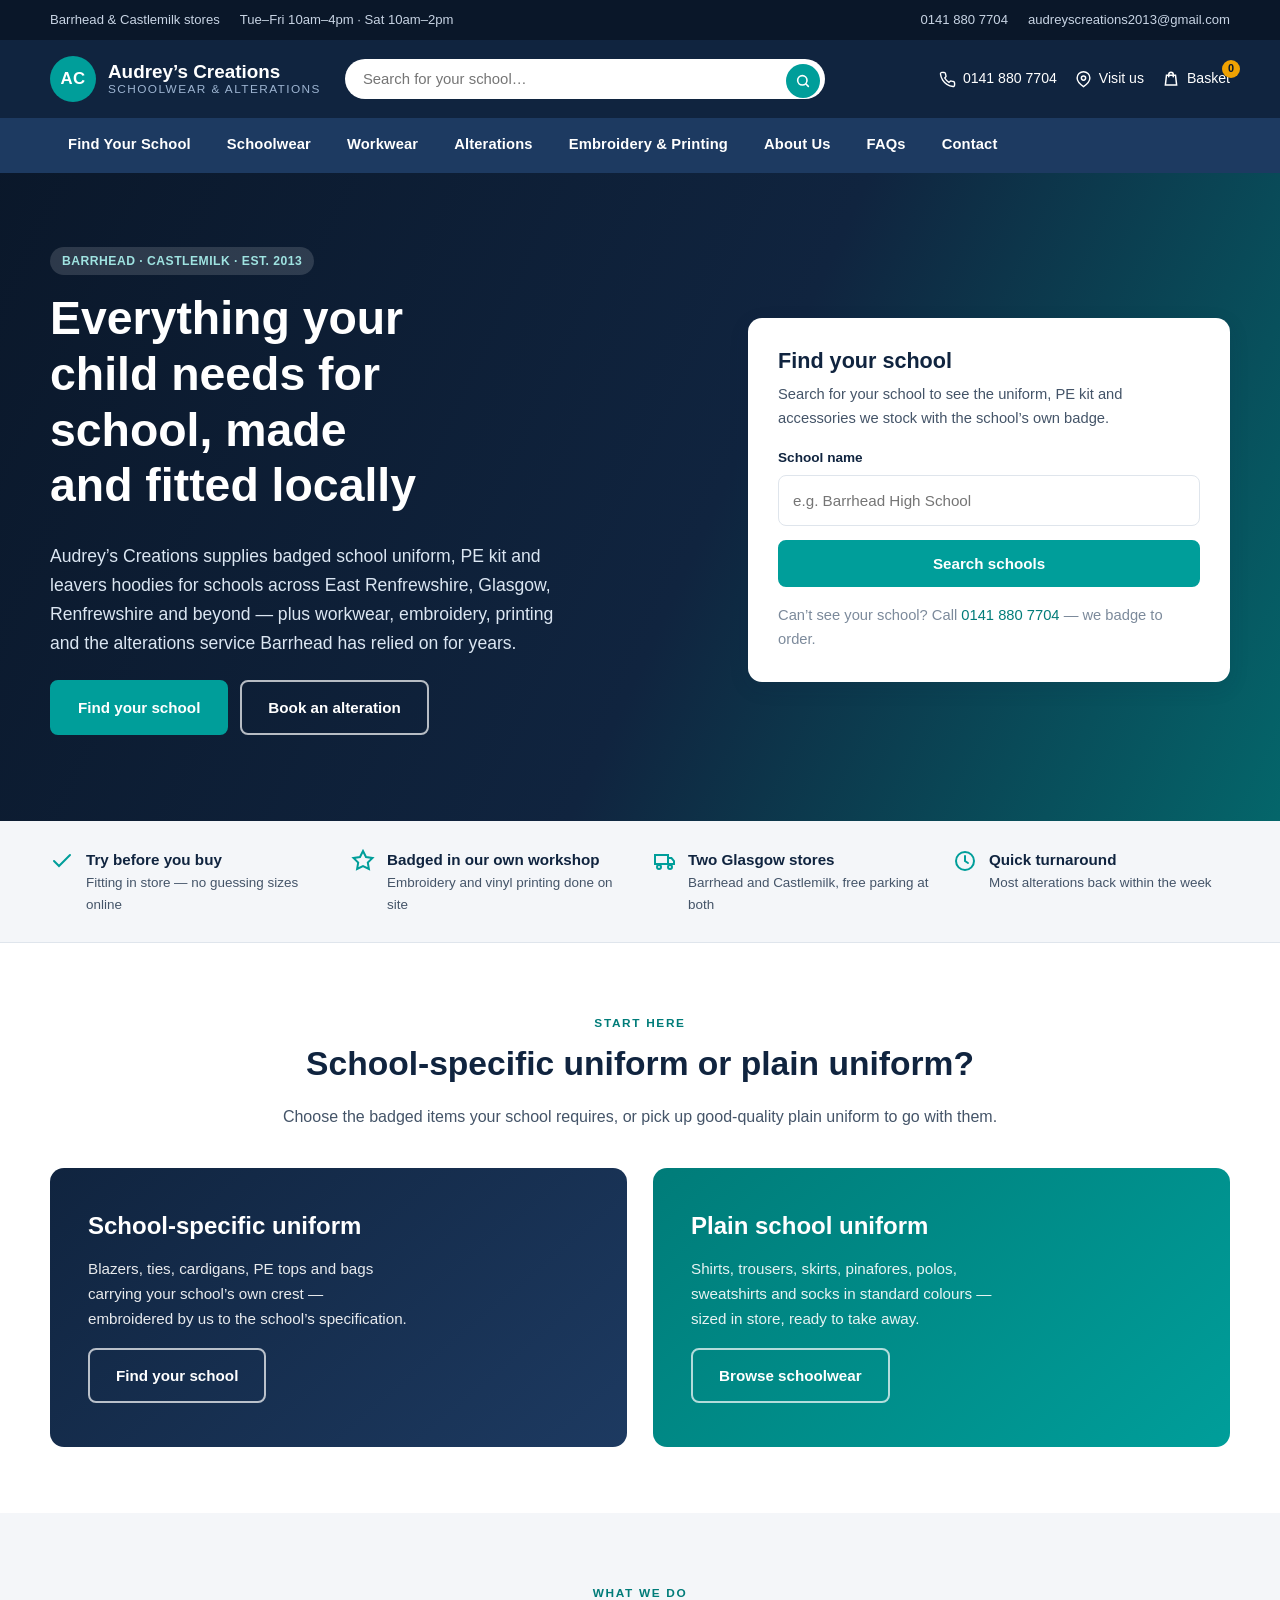
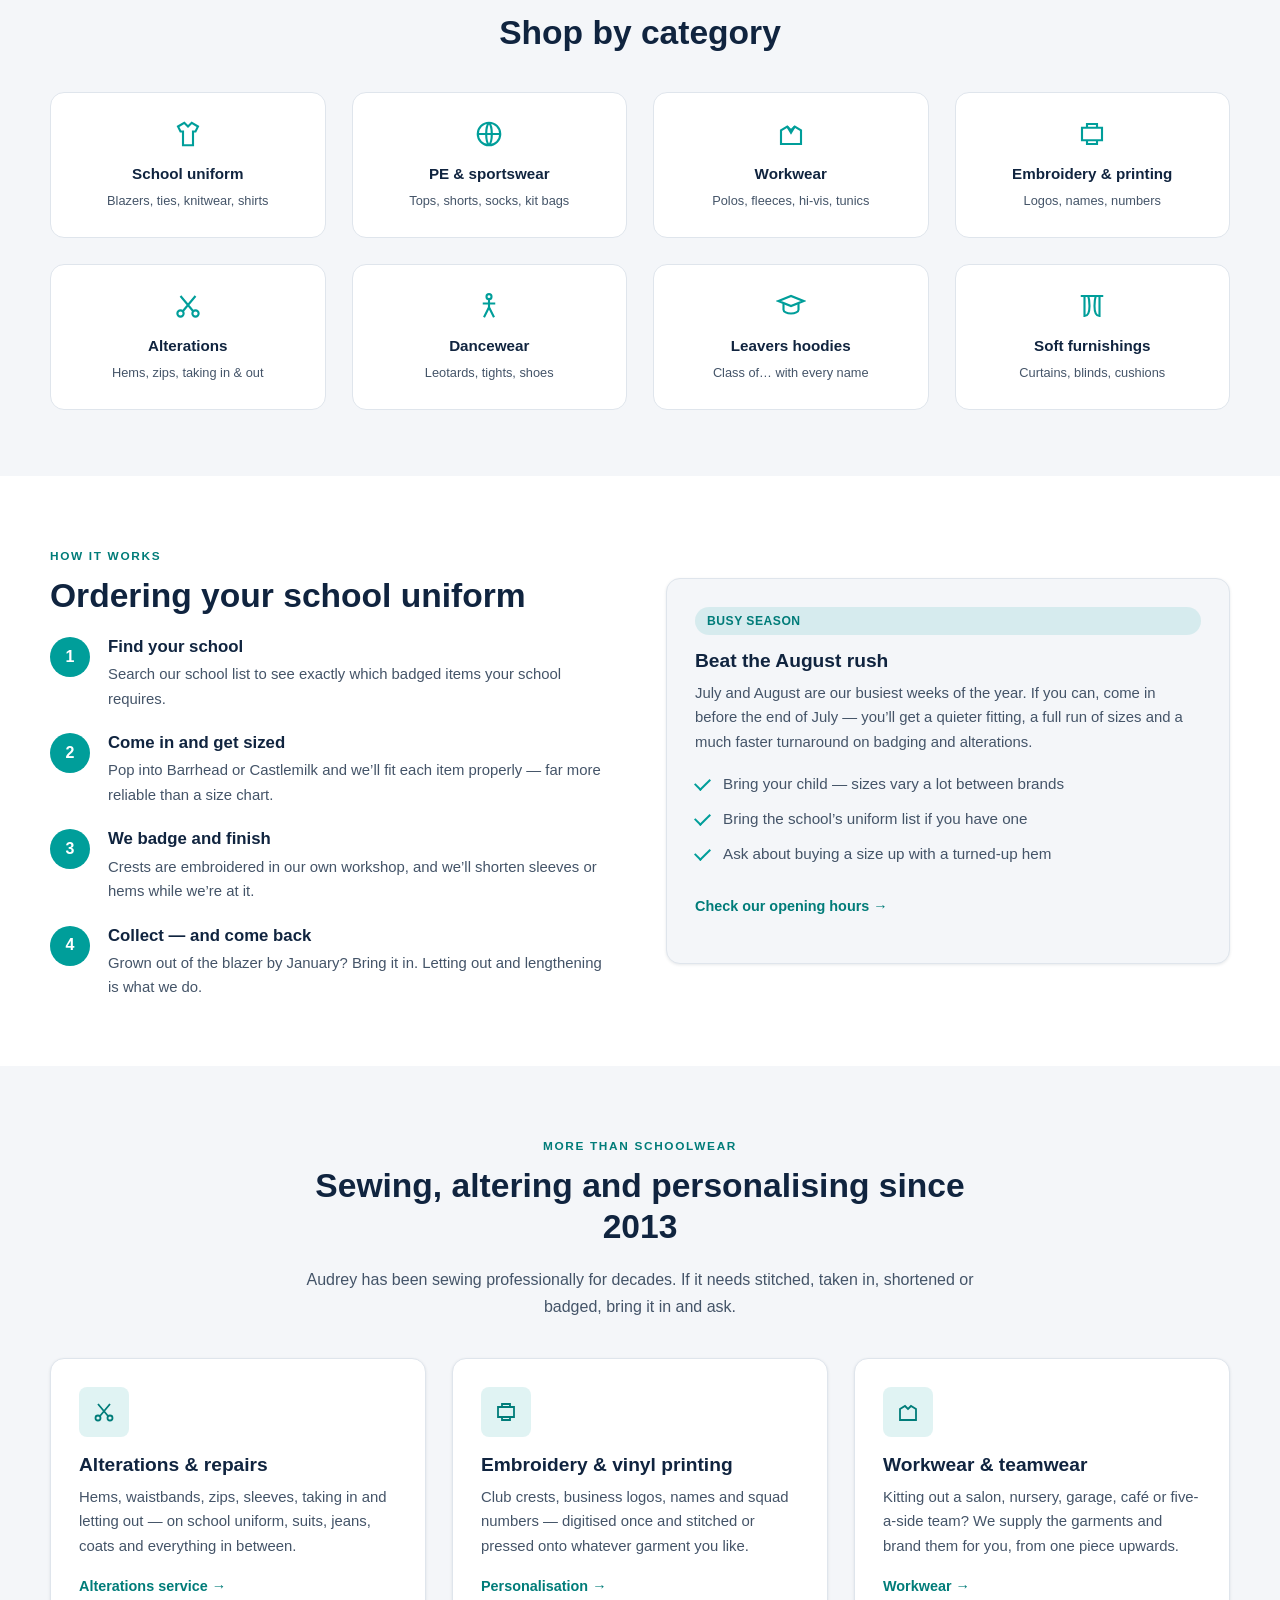
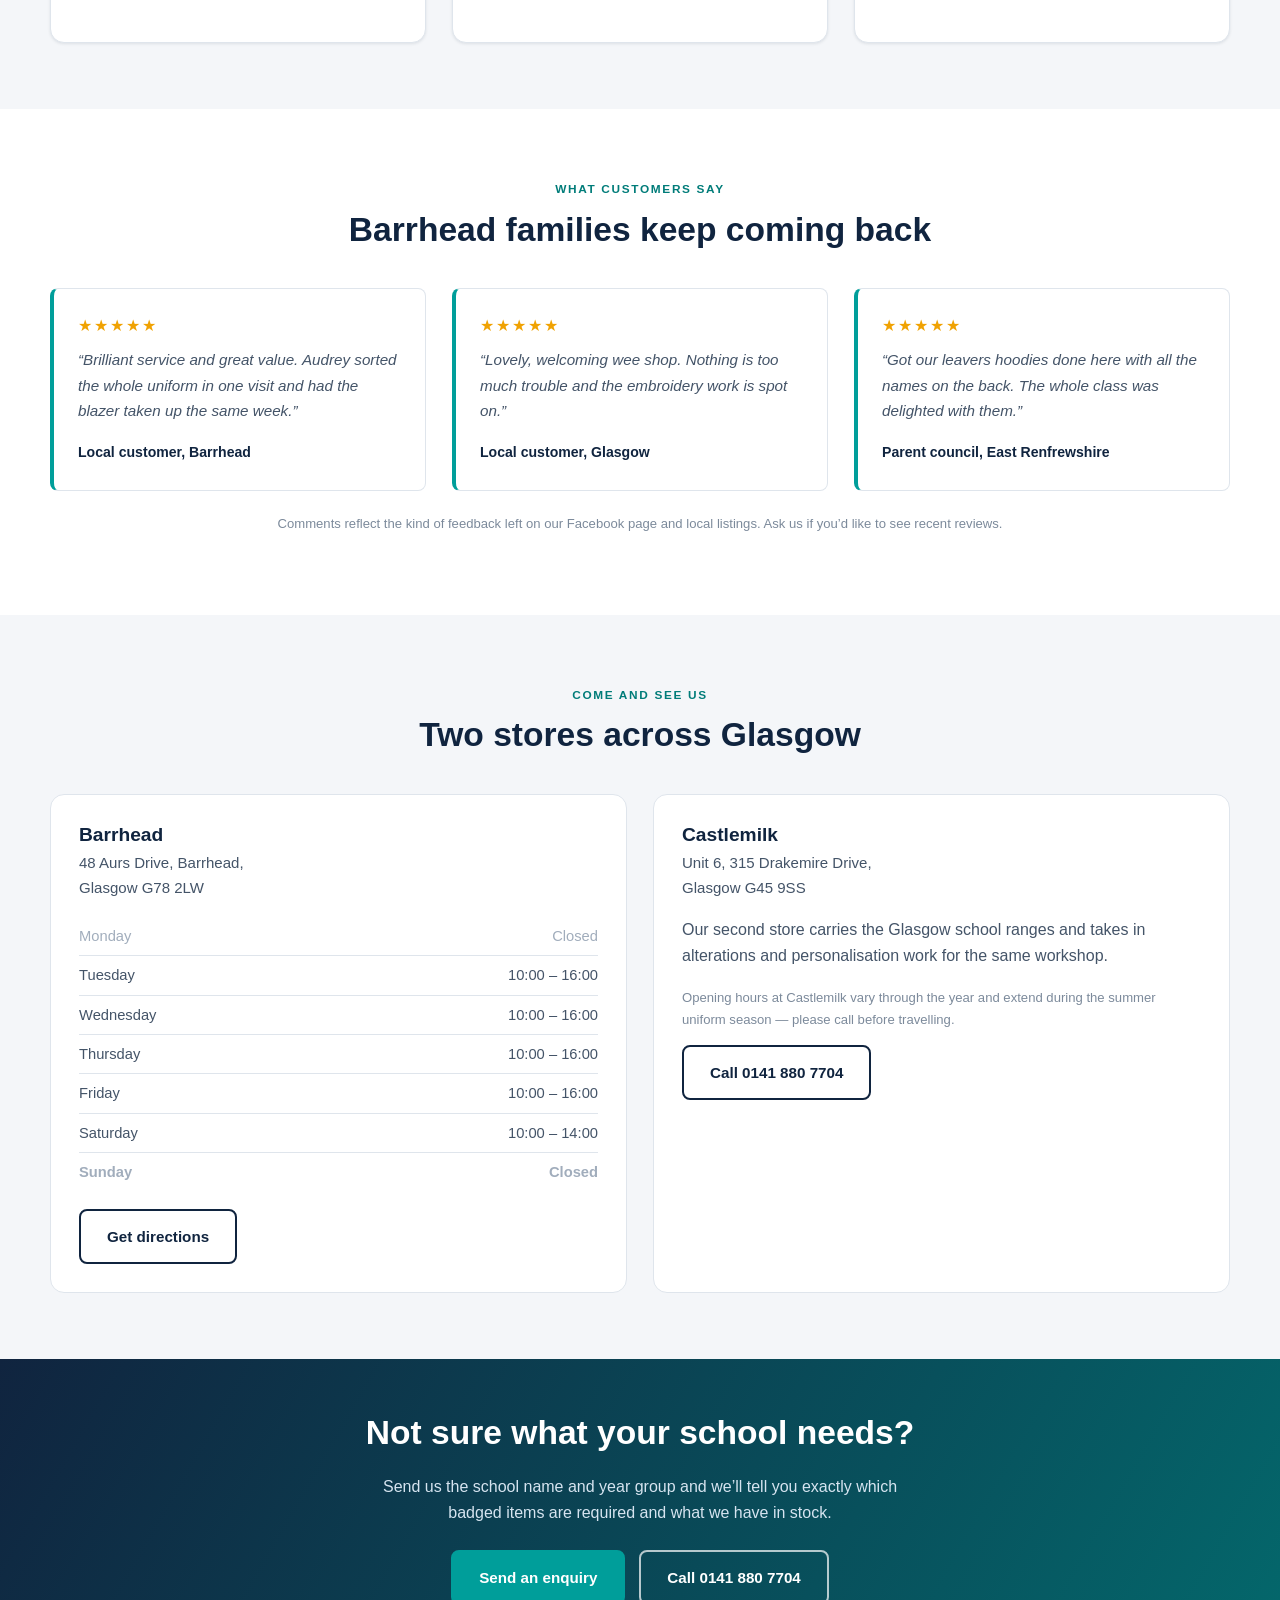
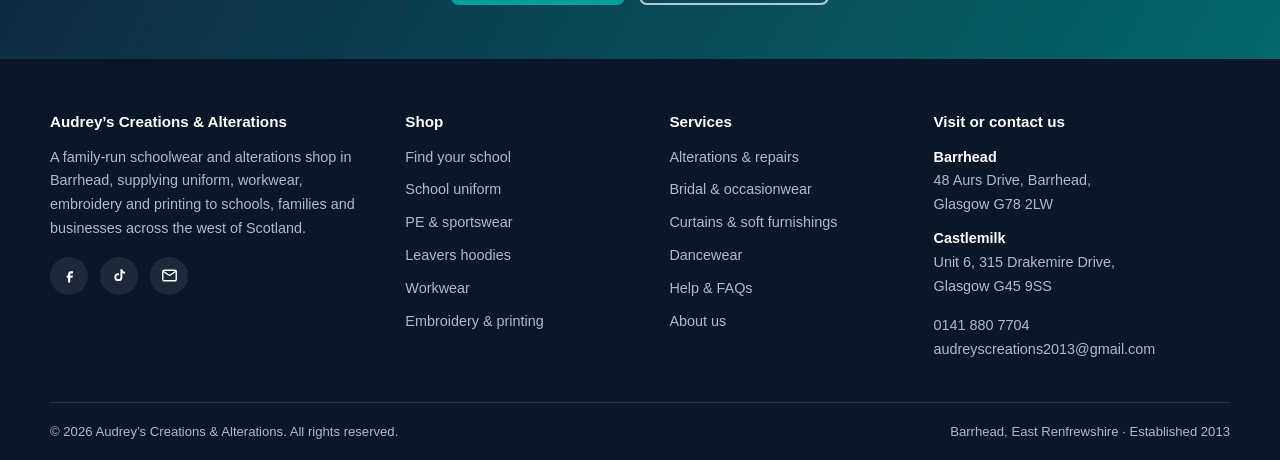
==== commit d2bcab79: "Add per-school shop pages with reserve-and-collect basket Each supplied school now has a buy page: s" ====
--- a/index.html
+++ b/index.html
@@ -89,6 +89,11 @@
         <svg width="17" height="17" viewBox="0 0 24 24" fill="none" stroke="currentColor" stroke-width="2" stroke-linecap="round"><path d="M21 10c0 6-9 12-9 12S3 16 3 10a9 9 0 0 1 18 0z"/><circle cx="12" cy="10" r="3"/></svg>
         <span class="label">Visit us</span>
       </a>
+      <a href="basket.html" class="basket-link" aria-label="Basket">
+        <svg width="18" height="18" viewBox="0 0 24 24" fill="none" stroke="currentColor" stroke-width="2" stroke-linecap="round"><path d="M6 7h12l1.5 13h-15z"/><path d="M9 9V6a3 3 0 0 1 6 0v3"/></svg>
+        <span class="label">Basket</span>
+        <span class="basket-count" data-basket-count hidden>0</span>
+      </a>
       <button class="nav-toggle" type="button" aria-expanded="false" aria-controls="primary-nav">Menu</button>
     </div>
   </div>
@@ -423,6 +428,8 @@
   </div>
 </footer>
 
+<script src="assets/js/catalog.js"></script>
+<script src="assets/js/shop.js"></script>
 <script src="assets/js/main.js"></script>
 </body>
 </html>
--- a/assets/css/styles.css
+++ b/assets/css/styles.css
@@ -591,3 +591,63 @@
 /* button rows keep their gap when they wrap onto separate lines */
 .btn-row { display: flex; flex-wrap: wrap; gap: 12px; }
 .btn-row .btn { margin-left: 0 !important; }
+
+/* in-page anchor targets clear the sticky header instead of hiding under it */
+[id] { scroll-margin-top: 140px; }
+
+/* ---------- Shop & basket ---------- */
+
+.notice-bar {
+  background: rgba(0,158,154,.09);
+  border: 1px solid rgba(0,158,154,.35);
+  border-radius: var(--radius-lg);
+  padding: 16px 20px;
+  font-size: .92rem;
+  margin-bottom: 30px;
+}
+
+.product-card {
+  background: var(--white);
+  border: 1px solid var(--line);
+  border-radius: var(--radius-lg);
+  padding: 24px;
+  box-shadow: var(--shadow-sm);
+  display: flex;
+  flex-direction: column;
+  gap: 6px;
+}
+.product-card h3 { margin: 0; }
+.product-desc { font-size: .88rem; margin: 0; }
+.product-ico {
+  height: 84px;
+  border-radius: var(--radius);
+  background: var(--wash);
+  color: var(--teal-dark);
+  display: grid; place-items: center;
+  margin-bottom: 8px;
+}
+.product-ico svg { width: 56px; height: 56px; }
+.price { font-size: 1.25rem; font-weight: 700; color: var(--navy); margin: 6px 0 4px; }
+.product-controls { display: flex; gap: 12px; margin-bottom: 12px; }
+.product-controls label { flex: 1; font-size: .8rem; font-weight: 700; color: var(--navy); }
+.product-controls .field { margin-top: 4px; padding: 9px 10px; }
+.added-note { font-size: .85rem; color: var(--teal-dark); font-weight: 700; margin: 10px 0 0; }
+
+.basket-link { position: relative; }
+.basket-count {
+  position: absolute;
+  top: -7px; right: -10px;
+  min-width: 18px; height: 18px;
+  border-radius: 999px;
+  background: var(--gold);
+  color: var(--navy-dark);
+  font-size: .68rem; font-weight: 700;
+  display: grid; place-items: center;
+  padding: 0 4px;
+}
+.qty-input { width: 64px; padding: 7px 8px; }
+.link-btn {
+  background: none; border: 0; padding: 0;
+  color: var(--teal-dark); font: inherit; font-size: .88rem;
+  cursor: pointer; text-decoration: underline;
+}
